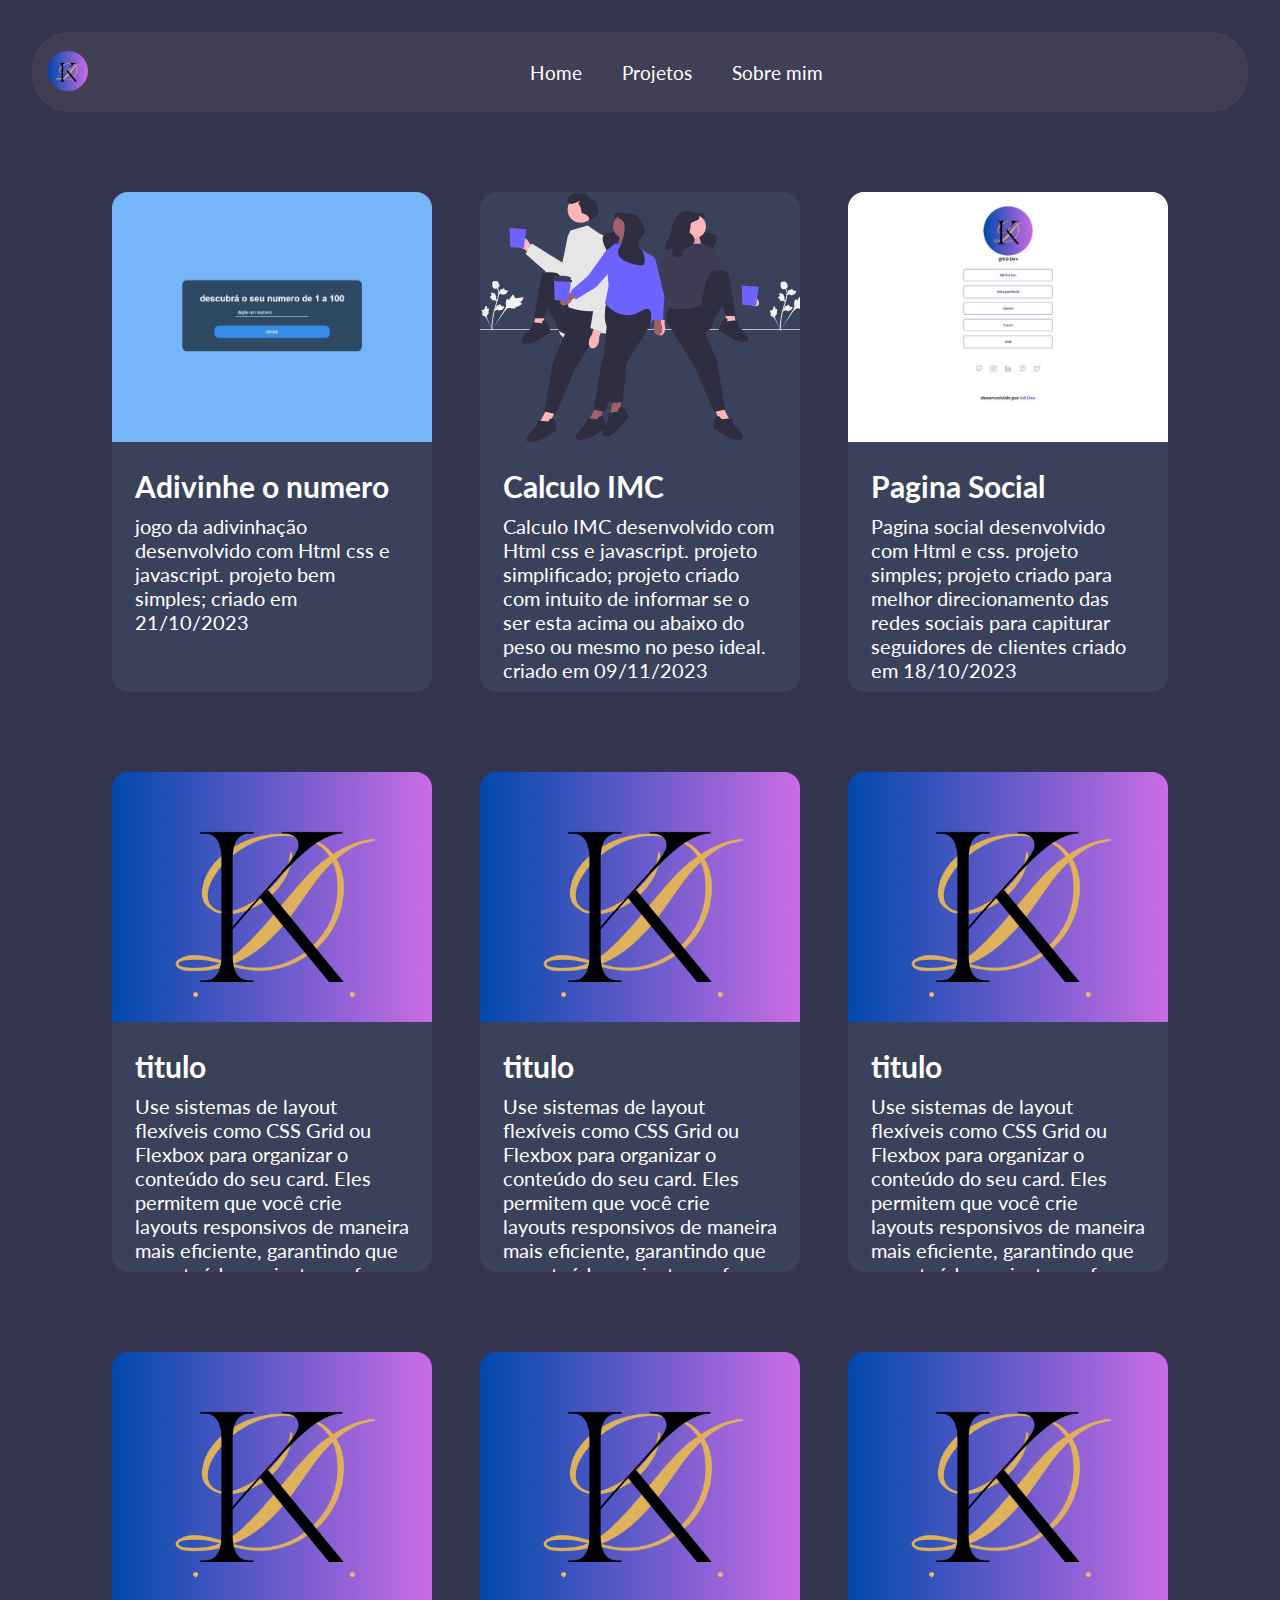
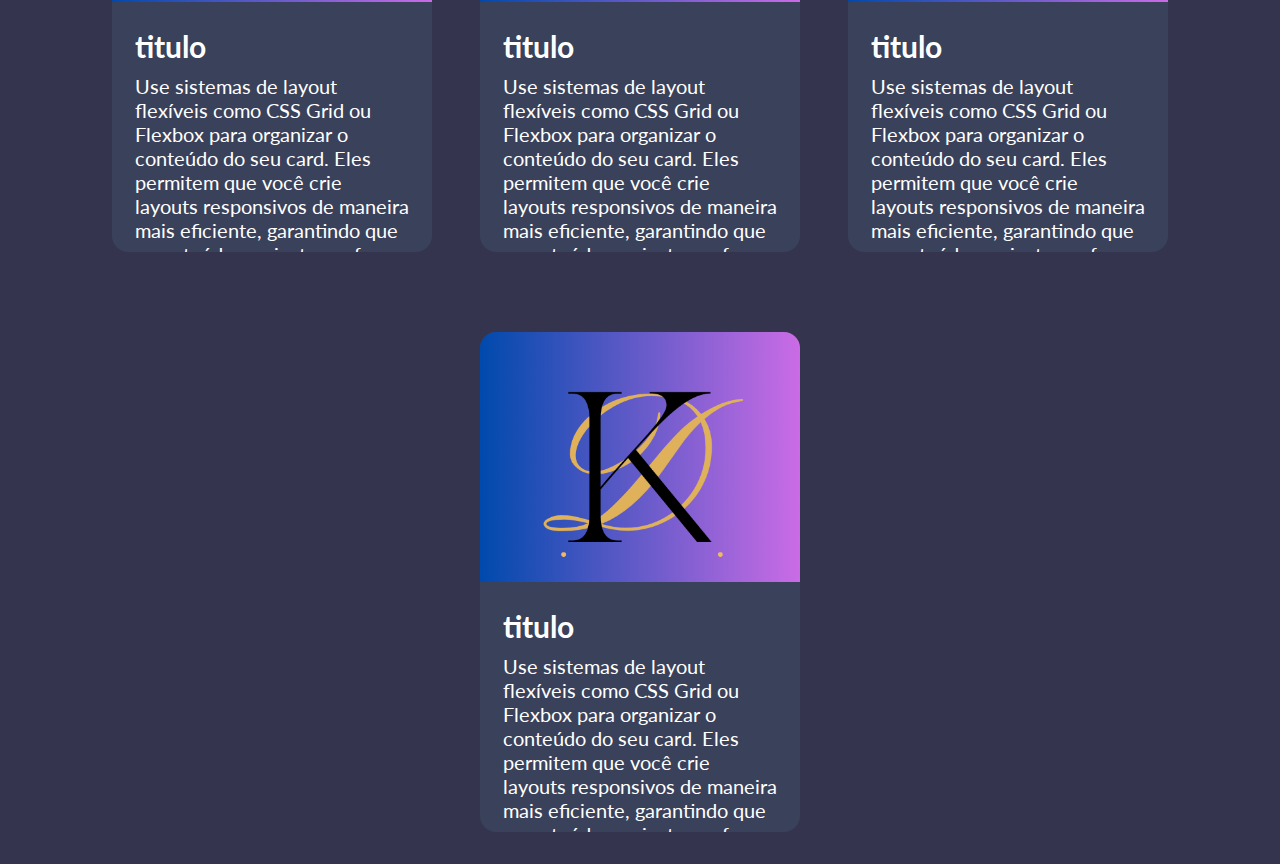
==== project.html @ 449f02d2 "commit de alterações" ====
<!DOCTYPE html>
<html lang="pt-br">
<head>
    <meta charset="UTF-8">
    <meta name="viewport" content="width=device-width, initial-scale=1.0">
    <link rel="stylesheet" href="./css/style.css">
    <title>Porjetos</title>
</head>
<body>
    <header id="container">
        <div>
            <img class="img-do-header" src="./imagens/logo-marca.png" alt="logo-marca-do-kã-dev">
        </div>
        <div class="menu">
          <a href="./index.html">Home</a>
          <a href="./project.html">Projetos</a>
          <a href="./sobre-mim.html">Sobre mim</a>
        </div>

        <nav class="nav">
            <button class="botão"></button>
            <ul class="nav-list">
              <li><a href="./index.html">home</a></li>
              <li><a href="./project.html">Projetos</a></li>
              <li><a href="./sobre-mim.html">sobre mim</a></li>
            </ul>
          </nav>
   </header>
   <section id="container-card">
    
  <div class="card" data-anime="left">
    <a href="">
      <img src="./imagens/jogo da adivinhação.jpg" alt="">
      <div class="card-content">
          <h1>Adivinhe o numero</h1>
          <p> jogo da adivinhação desenvolvido com Html css e javascript.
            projeto bem simples; criado em 21/10/2023
          </p>
        </a>
      </div>
      </div>
  </div>
  <div class="card" data-anime="left">
    <a href="">
      <img src="./imagens/undraw_coffee_with_friends_3cbj.svg" alt="">
      <div class="card-content">
          <h1>Calculo IMC</h1>
          <p>Calculo IMC desenvolvido com Html css e javascript.
            projeto simplificado; projeto criado com intuito de informar
             se o ser esta acima ou abaixo do peso ou mesmo no peso ideal.
              criado em 09/11/2023
          </p>
        </a>
          </div>
      </div>
  <div class="card" data-anime="left">
    <a href="">
      <img src="./imagens/Imagem.jpg" alt="">
      <div class="card-content">
          <h1>Pagina Social</h1>
          <p>
            Pagina social desenvolvido com Html e css.
            projeto simples; projeto criado para melhor direcionamento 
            das redes sociais para capiturar seguidores de clientes
              criado em 18/10/2023
          </p>
          <a href="" class="card-button">saiba mais</a>
      </div>
    </a>
  </div>
  <div class="card" data-anime="left">
    <img src="./imagens/logo-marca.png" alt="">
    <div class="card-content">
        <h1>titulo</h1>
        <p>Use sistemas de layout flexíveis como CSS Grid ou Flexbox para organizar
             o conteúdo do seu card. Eles permitem que você crie layouts responsivos 
             de maneira mais eficiente, garantindo que o conteúdo se ajuste conforme 
             necessário.
        </p>
        <a href="" class="card-button">saiba mais</a>
        </div>
    </div>
<div class="card" data-anime="left">
    <img src="./imagens/logo-marca.png" alt="">
    <div class="card-content">
        <h1>titulo</h1>
        <p>Use sistemas de layout flexíveis como CSS Grid ou Flexbox para organizar
             o conteúdo do seu card. Eles permitem que você crie layouts responsivos 
             de maneira mais eficiente, garantindo que o conteúdo se ajuste conforme 
             necessário.
        </p>
        <a href="" class="card-button">saiba mais</a>
    </div>
</div>
<div class="card" data-anime="left">
    <img src="./imagens/logo-marca.png" alt="">
    <div class="card-content">
        <h1>titulo</h1>
        <p>Use sistemas de layout flexíveis como CSS Grid ou Flexbox para organizar
             o conteúdo do seu card. Eles permitem que você crie layouts responsivos 
             de maneira mais eficiente, garantindo que o conteúdo se ajuste conforme 
             necessário.
        </p>
        <a href="" class="card-button">saiba mais</a>
        </div>
    </div>
<div class="card" data-anime="left">
    <img src="./imagens/logo-marca.png" alt="">
    <div class="card-content">
        <h1>titulo</h1>
        <p>Use sistemas de layout flexíveis como CSS Grid ou Flexbox para organizar
             o conteúdo do seu card. Eles permitem que você crie layouts responsivos 
             de maneira mais eficiente, garantindo que o conteúdo se ajuste conforme 
             necessário.
        </p>
        <a href="" class="card-button">saiba mais</a>
    </div>
</div>
</div>
<div class="card" data-anime="left">
    <img src="./imagens/logo-marca.png" alt="">
    <div class="card-content">
        <h1>titulo</h1>
        <p>Use sistemas de layout flexíveis como CSS Grid ou Flexbox para organizar
             o conteúdo do seu card. Eles permitem que você crie layouts responsivos 
             de maneira mais eficiente, garantindo que o conteúdo se ajuste conforme 
             necessário.
        </p>
        <a href="" class="card-button">saiba mais</a>
    </div>
</div>
</div>
<div class="card" data-anime="left">
    <img src="./imagens/logo-marca.png" alt="">
    <div class="card-content">
        <h1>titulo</h1>
        <p>Use sistemas de layout flexíveis como CSS Grid ou Flexbox para organizar
             o conteúdo do seu card. Eles permitem que você crie layouts responsivos 
             de maneira mais eficiente, garantindo que o conteúdo se ajuste conforme 
             necessário.
        </p>
        <a href="" class="card-button">saiba mais</a>
    </div>
</div>
</div>
<div class="card" data-anime="left">
    <img src="./imagens/logo-marca.png" alt="">
    <div class="card-content">
        <h1>titulo</h1>
        <p>Use sistemas de layout flexíveis como CSS Grid ou Flexbox para organizar
             o conteúdo do seu card. Eles permitem que você crie layouts responsivos 
             de maneira mais eficiente, garantindo que o conteúdo se ajuste conforme 
             necessário.
        </p>
        <a href="" class="card-button">saiba mais</a>
    </div>
</div>
</div>
</section>
<script src="./js/script.js"></script>
</body>
</html>
---- css/style.css ----
@import url('https://fonts.googleapis.com/css2?family=Lato');

*{
    padding: 0;
    margin: 0;
    box-sizing: border-box;
}

html {
    scroll-behavior: smooth;
  }

:root{
    --white: #fff;
    --dark1: #34344e;
    --dark2: #3a415a;
    --dark3: #566981;
    --dark4: #89a7b1;
    --dark5: #cbdad5;
    --cyan1: #70e3ea;
}


body{
    background-color: var(--dark1);
    height: 100vh;
    font-family:'lato';
}


#container{
    display: flex;
    align-items: center;
    justify-content: space-between;
    color:rgba(255, 255, 255, 0);
    font-size: 1rem;
    height: 5rem;
    margin: 2rem;
    background-color:rgba(176, 175, 175, 0.095);
    border-radius: 2.3rem;
}

a{
    text-decoration: none;
}

.img-do-header{
    width: 4.5rem;
    padding: 1rem;
    border-radius: 50%;
    gap: 3rem;
}


.menu{
    display: flex;
    justify-content: center;
    align-items: center;
    gap: 2.5rem;
    margin: 3rem;
    font-size: 1.2rem;
   
}

.menu a{
    text-decoration: none;
    color:var(--white);
    cursor: pointer;

}

.menu a:hover{
  color: var(--dark4);
  transition:0.3s;
}

.botão{
    display: none;
    border: none;
    background: none;
    border-top: 3px solid var(--white);
    cursor: pointer;
    margin: 0 2.5rem;
}

.botão::before,
.botão::after{
    content:" ";
    display: block;
    width: 30px;
    height: 3px;
    background: var(--white);
    margin-top: 5px;
}

.nav {
    height: 70px;
  
    display: flex;
    justify-content: space-between;
    align-items: center;
  }

  .nav-list {
    display: flex;
    gap: 32px;
    list-style: none;
  }
  
  .nav-list a {
    font-size: 18px;
    color: #fff;
    padding-block: 16px;
  }

  .nav-list a:hover{
    color: var(--dark4);
  }
  
  .nav-list {
    position: fixed;
    top: 0;
    left: 0;
    width: 100vw;
    height: 100vh;
    background:var(--dark1);
    clip-path: circle(100px at 90% -15%);
    transition: 0.5s ease-out;

    flex-direction: column;
    justify-content: space-around;
    align-items: center;
    gap: 0;

    pointer-events: none;
  }

  .nav-list a {
    font-size: 24px;
    opacity: 0;
  }

  .nav-list li:nth-child(1) a {
    transition: 0.2s 0.2s;
  }

  .nav-list li:nth-child(2) a {
    transition: 0.3s 0.4s;
  }

  .nav-list li:nth-child(3) a {
    transition: 0.4s 0.6s;
  }

  /* Estilos ativos */

  .nav.active .nav-list {
    clip-path: circle(1500px at 90% -15%);
    pointer-events: all;
  }

  .nav.active .nav-list a {
    opacity: 1;
  }

  .nav.active .botão {
  
    position: fixed;
    top: 26px;
    right: 16px;
    border-top-color: transparent;
  }

  .nav.active .botão::before {
    transform: rotate(135deg);
  }

  .nav.active .botão::after {
    transform: rotate(-135deg);
    top: -7px;
  }


main{
    display: flex;
    flex-direction: column;
}
#section-one{
    padding: 1rem;
    display: flex;
    justify-content: space-evenly;
    gap:2rem;
    flex-wrap: wrap;
    align-items: center;
    min-height: 650px;
}

.hell{
    display: flex;
    flex-direction: column;
    gap:1rem;
    min-width: 300px;
}

.hell h1{
    font-size: 4rem;
    color: var(--white);
    letter-spacing: 8px;
}

.hell p{
    color: var(--white);
}

.hell a button{
    width: 7.5rem;
    height: 2rem;
    cursor: pointer;
    border-radius: .5rem;
    color: var(--white);
    border-color: var(--white);
    background-color: var(--dark1);

}


.hell  a button:hover{
    background-color: var(--dark3);
    transition:0.3s;
  }

strong{
    color: var(--cyan1)
}

.img-two{
    width: 30rem;
    height: 30rem;
    border-radius: 40rem;
    transition: transform 0.6s ease;
}

.img-two:hover{
    transform: translateY(-20px);
}


#section-two{
    margin: 2rem;
    border-radius: 43rem;
    background-color: var(--dark2);
    display:flex;
    flex-direction: column;
    align-items: center;
    justify-content: center;
    padding: 2.4rem;
    gap: 2rem;
    
}

.text-card{
    display: flex;
    align-items: center;
    justify-content: center;
}

.title{
    color: var(--dark5);
    display:flex;
    font-size: 2rem;
    flex-direction: column;
    align-items: center;
    justify-content: center;
    
}

.div-two{
    display: flex;
    justify-content: center;
    align-items: center;
    flex-wrap: wrap;
    gap: 2rem;
    letter-spacing: 2px;
    font-weight: bold;
    cursor: pointer;

    color: var(--dark4);
}

.div-two p:hover{
    color: var(--dark5);
    transition: .4s;
}

#section-tre{
    display: flex;
    align-items: center;
    justify-content: center;
    flex-direction: column ;
    border-radius: 3rem;
    margin: 1rem 3rem;
    background-color: var(--dark2);
}

#section-tre h1{
    margin-top: 4rem;
    color: var(--white);

}

#section-tre img{
    border-radius: 1rem;
    width: 14rem;
    height: 100%;
    margin-top: 4rem;
    transition: transform 0.6s ease;
}

#section-tre img:hover{
    transform: translateY(-20px);
}

#section-tre p {
    display: flex;
    flex-direction: column;
    align-items: center;
    text-align: center;

    font-size: 20px;
    gap: .3rem;
    color: var(--white);
    margin-top: 2rem;
    margin: 3rem 0 5rem 0;
}



footer{
    background-color: var(--dark2);
    padding: 4rem;
    display: flex;
    flex-direction: column;
    color: var(--white);
    gap: 2rem;
}

footer >div{
    display: flex;
    justify-content: center;
    gap: 2rem;
    flex-wrap: wrap;
}

.verd{
    display: flex;
    gap: 6rem;
   color: var(--white);
   font-size: 36px;
}

#container-card{
    display: flex;
   align-items: center;
   justify-content: center;
   flex-wrap: wrap;
   gap: 3rem;
   margin: 5rem 0 5rem;
}

.text-card{
    display: flex;
    justify-content: center;
    align-items: center;
    color: var(--dark5);

    font-size: 2rem;
    margin-top: 3rem;
}
.card{
    width: 320px;
    height: 500px;
    background-color:var(--dark2);
    border-radius: 1rem;
    overflow: hidden;
    float: left;
    margin: 0 0 2rem 0;
    transition: transform 0.6s ease;
}

.card:hover{
    cursor: pointer;
    transform: translateY(-20px);
   

}

.card img{
    width: 100%;
    height: 50%;
    object-fit:cover;
}

.card-content{
    padding: 23px;
}

.card-content h1{
    font-size: 30px;
    color: var(--white);
    margin-bottom: 10px;
}

.card-content p{
    font-size: 20px;
    color:var(--white);
    margin-bottom: 20px;
}

.card-button{
    
    background-color: var(--dark1);
    color: var(--white);
    border-color: var(--white);
    text-decoration: none;
    border-radius: 4px;
    padding:7px 14px;
}

.card-button:hover{
    background-color: var(--dark4);
    
}


@media (max-width: 750px){
    .botão{
        display: block;
        z-index: 1;
    }
}

@media (max-width:751px){
    .hell h1{
        font-size: 25px;
        margin: 0 3rem;
    }
}

@media (max-width:751px){
    .hell p{
        font-size: 18px;
        margin: 0 3rem;
    }
}

@media (max-width:751px){
    .botao-primario{
        margin: 0 3rem;
    }
}

@media (max-width:751px){
    .img-two{
        width: 300px;
        height: 300px;
    }
}

@media (max-width:751px){
    .text-card{
       margin: 1.4rem 1rem;
       display: flex;
       justify-content: center;
    }
}


@media screen and (max-width:751px){
    .menu {
        display: none;
    }
}

@media screen and (max-width:1020px){
    .verd {
        display:flex;
    }
}
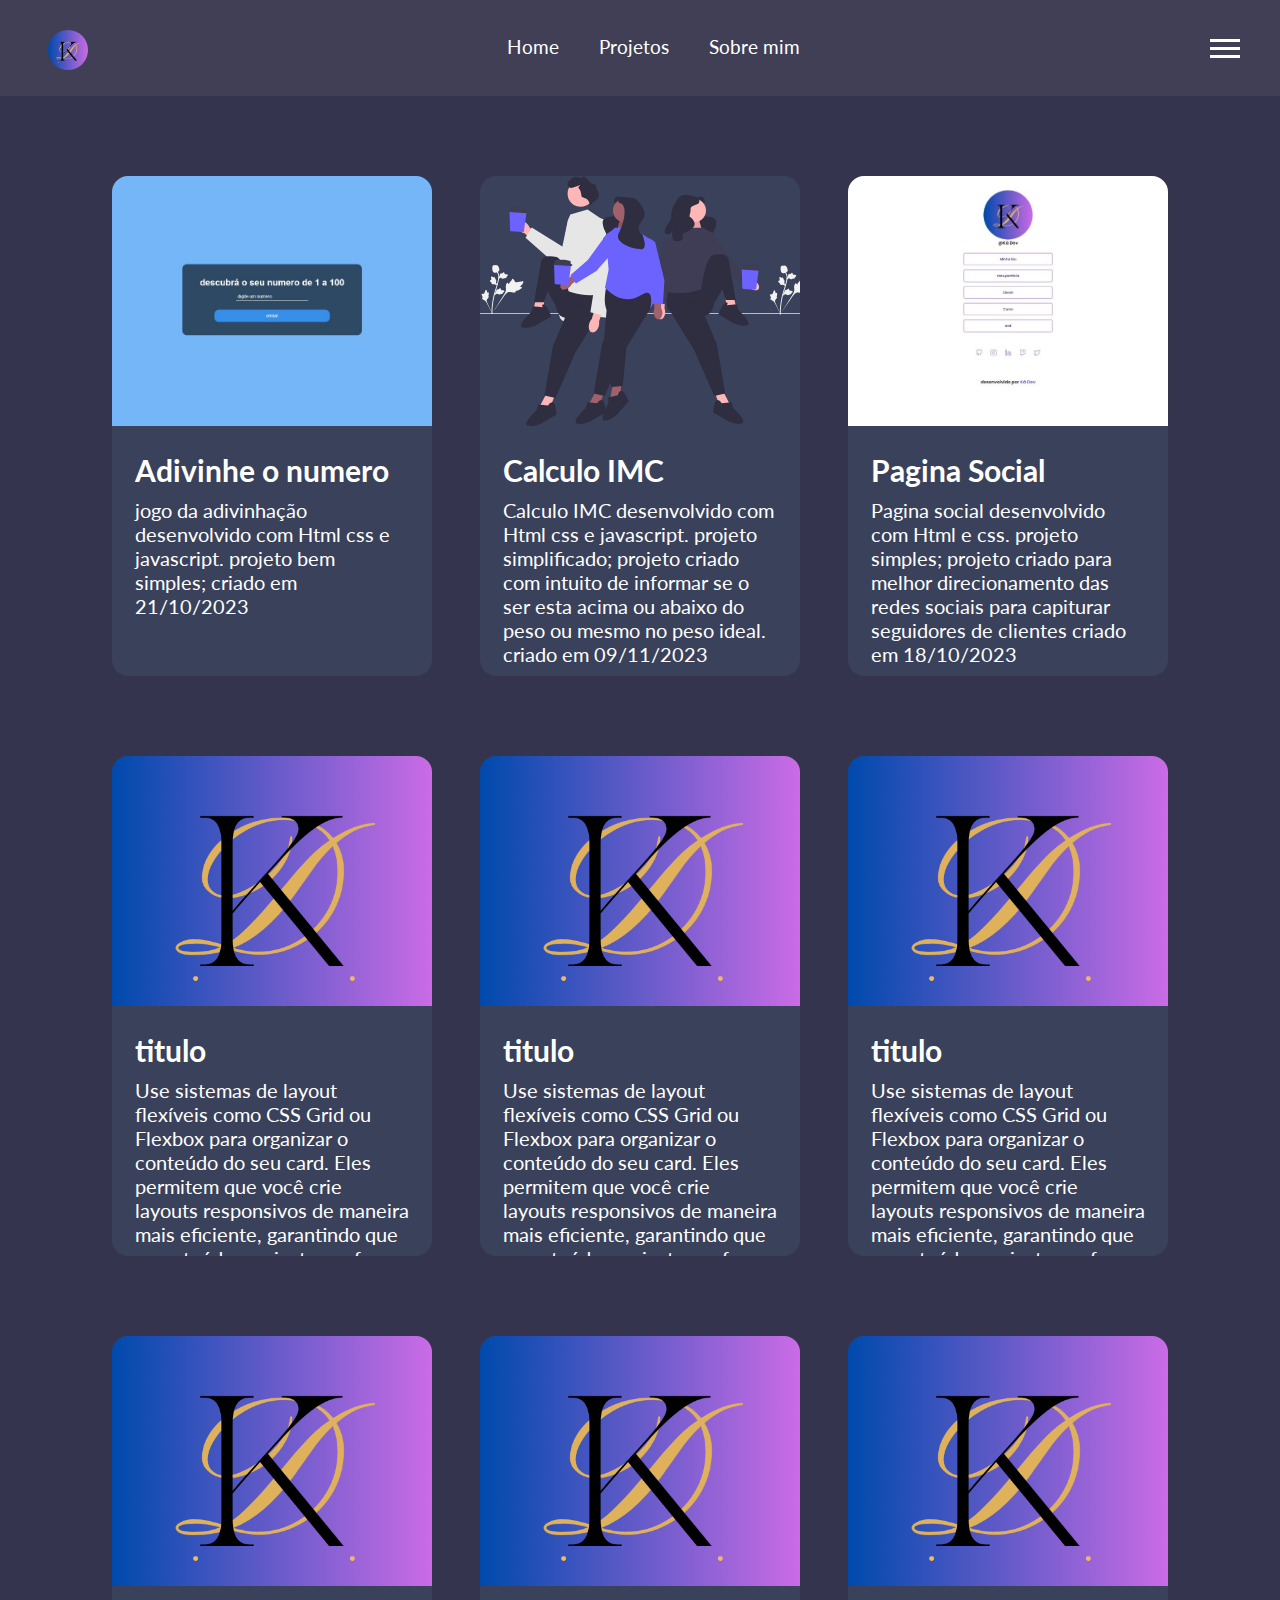
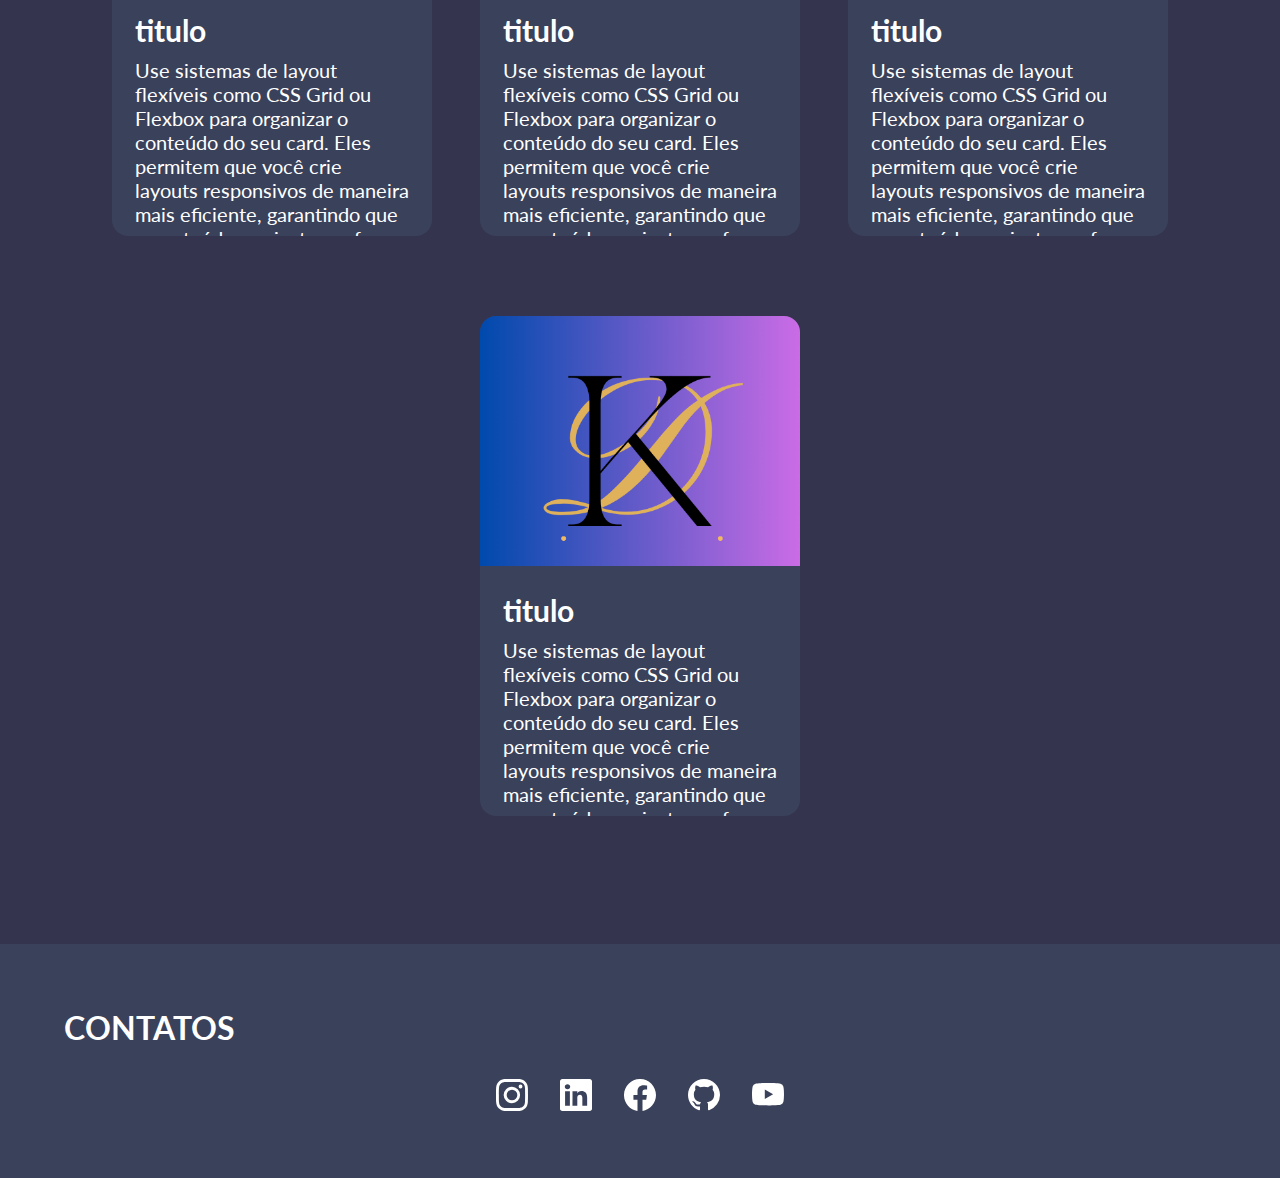
==== commit 6ca9e5ac: "mudanças no sobre mim" ====
--- a/project.html
+++ b/project.html
@@ -157,6 +157,36 @@
 </div>
 </div>
 </section>
+<footer>
+  <h1>CONTATOS</h1>
+  <div>
+    <a href="https://www.instagram.com/kaua_m_cout/" target="_blank" title="instagram">
+        <svg xmlns="http://www.w3.org/2000/svg" width="32" height="32" fill="#fff" class="bi bi-instagram" viewBox="0 0 16 16">
+            <path d="M8 0C5.829 0 5.556.01 4.703.048 3.85.088 3.269.222 2.76.42a3.917 3.917 0 0 0-1.417.923A3.927 3.927 0 0 0 .42 2.76C.222 3.268.087 3.85.048 4.7.01 5.555 0 5.827 0 8.001c0 2.172.01 2.444.048 3.297.04.852.174 1.433.372 1.942.205.526.478.972.923 1.417.444.445.89.719 1.416.923.51.198 1.09.333 1.942.372C5.555 15.99 5.827 16 8 16s2.444-.01 3.298-.048c.851-.04 1.434-.174 1.943-.372a3.916 3.916 0 0 0 1.416-.923c.445-.445.718-.891.923-1.417.197-.509.332-1.09.372-1.942C15.99 10.445 16 10.173 16 8s-.01-2.445-.048-3.299c-.04-.851-.175-1.433-.372-1.941a3.926 3.926 0 0 0-.923-1.417A3.911 3.911 0 0 0 13.24.42c-.51-.198-1.092-.333-1.943-.372C10.443.01 10.172 0 7.998 0h.003zm-.717 1.442h.718c2.136 0 2.389.007 3.232.046.78.035 1.204.166 1.486.275.373.145.64.319.92.599.28.28.453.546.598.92.11.281.24.705.275 1.485.039.843.047 1.096.047 3.231s-.008 2.389-.047 3.232c-.035.78-.166 1.203-.275 1.485a2.47 2.47 0 0 1-.599.919c-.28.28-.546.453-.92.598-.28.11-.704.24-1.485.276-.843.038-1.096.047-3.232.047s-2.39-.009-3.233-.047c-.78-.036-1.203-.166-1.485-.276a2.478 2.478 0 0 1-.92-.598 2.48 2.48 0 0 1-.6-.92c-.109-.281-.24-.705-.275-1.485-.038-.843-.046-1.096-.046-3.233 0-2.136.008-2.388.046-3.231.036-.78.166-1.204.276-1.486.145-.373.319-.64.599-.92.28-.28.546-.453.92-.598.282-.11.705-.24 1.485-.276.738-.034 1.024-.044 2.515-.045v.002zm4.988 1.328a.96.96 0 1 0 0 1.92.96.96 0 0 0 0-1.92zm-4.27 1.122a4.109 4.109 0 1 0 0 8.217 4.109 4.109 0 0 0 0-8.217zm0 1.441a2.667 2.667 0 1 1 0 5.334 2.667 2.667 0 0 1 0-5.334z"/>
+        </svg>
+    </a>
+    <a href="https://www.linkedin.com/in/kau%C3%A3-mascarenhas-083455267/" target="_blank" title="linkedin">
+        <svg xmlns="http://www.w3.org/2000/svg" width="32" height="32" fill="#fff" class="bi bi-linkedin" viewBox="0 0 16 16">
+            <path d="M0 1.146C0 .513.526 0 1.175 0h13.65C15.474 0 16 .513 16 1.146v13.708c0 .633-.526 1.146-1.175 1.146H1.175C.526 16 0 15.487 0 14.854V1.146zm4.943 12.248V6.169H2.542v7.225h2.401zm-1.2-8.212c.837 0 1.358-.554 1.358-1.248-.015-.709-.52-1.248-1.342-1.248-.822 0-1.359.54-1.359 1.248 0 .694.521 1.248 1.327 1.248h.016zm4.908 8.212V9.359c0-.216.016-.432.08-.586.173-.431.568-.878 1.232-.878.869 0 1.216.662 1.216 1.634v3.865h2.401V9.25c0-2.22-1.184-3.252-2.764-3.252-1.274 0-1.845.7-2.165 1.193v.025h-.016a5.54 5.54 0 0 1 .016-.025V6.169h-2.4c.03.678 0 7.225 0 7.225h2.4z"/>
+        </svg>
+    </a>
+    <a href="https://www.facebook.com/conceicao.mascarenhas.100/" target="_blank" title="facebook">
+        <svg xmlns="http://www.w3.org/2000/svg" width="32" height="32" fill="#fff" class="bi bi-facebook" viewBox="0 0 16 16">
+            <path d="M16 8.049c0-4.446-3.582-8.05-8-8.05C3.58 0-.002 3.603-.002 8.05c0 4.017 2.926 7.347 6.75 7.951v-5.625h-2.03V8.05H6.75V6.275c0-2.017 1.195-3.131 3.022-3.131.876 0 1.791.157 1.791.157v1.98h-1.009c-.993 0-1.303.621-1.303 1.258v1.51h2.218l-.354 2.326H9.25V16c3.824-.604 6.75-3.934 6.75-7.951z"/>
+        </svg>
+    </a>
+    <a href="https://github.com/kaDev0" target="_blank" title="github">
+        <svg xmlns="http://www.w3.org/2000/svg" width="32" height="32" fill="#fff" class="bi bi-github" viewBox="0 0 16 16">
+            <path d="M8 0C3.58 0 0 3.58 0 8c0 3.54 2.29 6.53 5.47 7.59.4.07.55-.17.55-.38 0-.19-.01-.82-.01-1.49-2.01.37-2.53-.49-2.69-.94-.09-.23-.48-.94-.82-1.13-.28-.15-.68-.52-.01-.53.63-.01 1.08.58 1.23.82.72 1.21 1.87.87 2.33.66.07-.52.28-.87.51-1.07-1.78-.2-3.64-.89-3.64-3.95 0-.87.31-1.59.82-2.15-.08-.2-.36-1.02.08-2.12 0 0 .67-.21 2.2.82.64-.18 1.32-.27 2-.27.68 0 1.36.09 2 .27 1.53-1.04 2.2-.82 2.2-.82.44 1.1.16 1.92.08 2.12.51.56.82 1.27.82 2.15 0 3.07-1.87 3.75-3.65 3.95.29.25.54.73.54 1.48 0 1.07-.01 1.93-.01 2.2 0 .21.15.46.55.38A8.012 8.012 0 0 0 16 8c0-4.42-3.58-8-8-8z"/>
+        </svg>
+    </a>
+    <a href="https://www.youtube.com/@Desenvolvedor_EMdesenvolvimeto" target="_blank" title="youtube">
+        <svg xmlns="http://www.w3.org/2000/svg" width="32" height="32" fill="#fff" class="bi bi-youtube" viewBox="0 0 16 16">
+            <path d="M8.051 1.999h.089c.822.003 4.987.033 6.11.335a2.01 2.01 0 0 1 1.415 1.42c.101.38.172.883.22 1.402l.01.104.022.26.008.104c.065.914.073 1.77.074 1.957v.075c-.001.194-.01 1.108-.082 2.06l-.008.105-.009.104c-.05.572-.124 1.14-.235 1.558a2.007 2.007 0 0 1-1.415 1.42c-1.16.312-5.569.334-6.18.335h-.142c-.309 0-1.587-.006-2.927-.052l-.17-.006-.087-.004-.171-.007-.171-.007c-1.11-.049-2.167-.128-2.654-.26a2.007 2.007 0 0 1-1.415-1.419c-.111-.417-.185-.986-.235-1.558L.09 9.82l-.008-.104A31.4 31.4 0 0 1 0 7.68v-.123c.002-.215.01-.958.064-1.778l.007-.103.003-.052.008-.104.022-.26.01-.104c.048-.519.119-1.023.22-1.402a2.007 2.007 0 0 1 1.415-1.42c.487-.13 1.544-.21 2.654-.26l.17-.007.172-.006.086-.003.171-.007A99.788 99.788 0 0 1 7.858 2h.193zM6.4 5.209v4.818l4.157-2.408L6.4 5.209z"/>
+        </svg>
+    </a>
+</div>
+</footer>
 <script src="./js/script.js"></script>
 </body>
 </html>--- a/css/style.css
+++ b/css/style.css
@@ -4,11 +4,12 @@
     padding: 0;
     margin: 0;
     box-sizing: border-box;
-}
-
-html {
     scroll-behavior: smooth;
-  }
+    text-decoration: none;
+    border: none;
+    outline: none;
+}
+
 
 :root{
     --white: #fff;
@@ -33,11 +34,10 @@
     align-items: center;
     justify-content: space-between;
     color:rgba(255, 255, 255, 0);
-    font-size: 1rem;
-    height: 5rem;
-    margin: 2rem;
+    font-size: 6rem;
+    height: 6rem;
     background-color:rgba(176, 175, 175, 0.095);
-    border-radius: 2.3rem;
+    box-shadow: 0 0 50px solid var(--cyan1);
 }
 
 a{
@@ -47,8 +47,16 @@
 .img-do-header{
     width: 4.5rem;
     padding: 1rem;
+    margin-left: 1.4rem;
     border-radius: 50%;
     gap: 3rem;
+    margin:0 2rem ;
+    cursor: pointer;
+    transition: 0.3 ease-in-out;
+}
+
+.img-do-header:hover{
+    transform: scale(1.1);
 }
 
 
@@ -57,30 +65,37 @@
     justify-content: center;
     align-items: center;
     gap: 2.5rem;
-    margin: 3rem;
+    margin: 2rem 0rem 2rem ;
     font-size: 1.2rem;
    
 }
 
 .menu a{
+    transition: 0.3s ease-in-out;
+    border-bottom: 3px solid transparent;
     text-decoration: none;
     color:var(--white);
     cursor: pointer;
 
 }
 
-.menu a:hover{
-  color: var(--dark4);
+.menu a:hover , .menu a:active{
+  color: var(--dark3);
+  border-bottom:3px solid var(--dark3) ;
   transition:0.3s;
 }
 
 .botão{
-    display: none;
+    display: flex;
     border: none;
     background: none;
     border-top: 3px solid var(--white);
     cursor: pointer;
-    margin: 0 2.5rem;
+    margin: 0 2.5rem 0;
+}
+
+.botão:hover{
+    transform: scale(1.05);
 }
 
 .botão::before,
@@ -101,7 +116,11 @@
     align-items: center;
   }
 
+  .body-no-scroll {
+    overflow: hidden;
+  }
   .nav-list {
+    position: fixed;
     display: flex;
     gap: 32px;
     list-style: none;
@@ -113,8 +132,10 @@
     padding-block: 16px;
   }
 
-  .nav-list a:hover{
-    color: var(--dark4);
+  .nav-list a:hover , .nav-list a:active{
+    color: var(--dark3);
+    border-bottom:3px solid var(--dark3) ;
+    
   }
   
   .nav-list {
@@ -124,8 +145,8 @@
     width: 100vw;
     height: 100vh;
     background:var(--dark1);
-    clip-path: circle(100px at 90% -15%);
-    transition: 0.5s ease-out;
+    clip-path: circle(100px at 70% -15%);
+    transition: 0.2s ease-out;
 
     flex-direction: column;
     justify-content: space-around;
@@ -133,6 +154,10 @@
     gap: 0;
 
     pointer-events: none;
+  }
+
+  .nav-list:hover{
+    transition: 0.1s ease-in-out;
   }
 
   .nav-list a {
@@ -141,21 +166,19 @@
   }
 
   .nav-list li:nth-child(1) a {
-    transition: 0.2s 0.2s;
+    transition: 0.1s 0.2s;
   }
 
   .nav-list li:nth-child(2) a {
+    transition: 0.2s 0.3s;
+  }
+
+  .nav-list li:nth-child(3) a {
     transition: 0.3s 0.4s;
   }
 
-  .nav-list li:nth-child(3) a {
-    transition: 0.4s 0.6s;
-  }
-
-  /* Estilos ativos */
-
   .nav.active .nav-list {
-    clip-path: circle(1500px at 90% -15%);
+    clip-path: circle(2500px at 90% -15%);
     pointer-events: all;
   }
 
@@ -178,77 +201,183 @@
   .nav.active .botão::after {
     transform: rotate(-135deg);
     top: -7px;
-  }
-
-
-main{
-    display: flex;
-    flex-direction: column;
-}
+}
+
 #section-one{
     padding: 1rem;
     display: flex;
-    justify-content: space-evenly;
+    align-items: center;
+    justify-content: center;
+    flex-direction: column-reverse;
+    gap:5rem;
+}
+
+.hell{
+    margin-top: 1rem;
+    display: flex;
+    flex-direction: column;
+    align-items: center;
+    justify-content: center;
     gap:2rem;
-    flex-wrap: wrap;
-    align-items: center;
-    min-height: 650px;
-}
-
-.hell{
-    display: flex;
-    flex-direction: column;
-    gap:1rem;
     min-width: 300px;
 }
 
 .hell h1{
-    font-size: 4rem;
+    font-size: 3.4rem;
     color: var(--white);
     letter-spacing: 8px;
 }
+.text-anime{
+    display: flex;
+    margin: 0 2rem 0;
+    align-items: center;
+    font-size:2.4rem;
+    flex-wrap: wrap;
+    color: var(--white);
+}
 
 .hell p{
+
+     margin: 1.5rem 0 0 0;
+    flex-direction: column;
+    font-size: 20px;
     color: var(--white);
 }
 
+.icons-main{
+    display: flex;
+    align-items: center;
+    justify-content: center;
+}
+
+.icons-main a{
+    display: inline-flex;
+    justify-content: center;
+    align-items: center;
+    width: 3.5rem;
+    height: 3.5rem;
+    background: transparent;
+    border: 0.2rem solid var(--dark4);
+    border-radius: 50%;
+    color: var(--dark4);
+    margin: 2rem .5rem ;
+    transition:0.3s ease-in-out ;
+}
+
+.icons-main a:hover{
+    color: var(--white);
+    transform: scale(1.3)translateY(-5px);
+    box-shadow: 0 0 25px var(--cyan1) ,
+                0 0 50px var(--cyan1);
+}
+
 .hell a button{
-    width: 7.5rem;
-    height: 2rem;
+    width: 9.5rem;
+    height: 2.3rem;
     cursor: pointer;
+    border: none;
     border-radius: .5rem;
     color: var(--white);
     border-color: var(--white);
-    background-color: var(--dark1);
-
-}
-
+    background-color: var(--dark4);
+
+}
 
 .hell  a button:hover{
     background-color: var(--dark3);
-    transition:0.3s;
+    transform: scale(1.05);
+    box-shadow:0 0 25px var(--cyan1),
+               0 0 50px var(--cyan1);
   }
 
 strong{
     color: var(--cyan1)
 }
 
+.text-anime{
+    position:relative;
+    display: flex;
+    flex-direction: row;
+    gap: 1rem;
+    font-size: 34px;
+    font-weight: 600;
+    min-width: 280px;
+}
+
+.text-anime span{
+    position: relative;
+}
+
+.text-anime span::before {
+    content: 'web Developer';
+    color: var(--cyan1);
+    animation: words 30s infinite;
+}
+
+.text-anime span::after {
+    content: '';
+    background-color: var(--dark1);
+    position: absolute;
+    width: calc(100% + 10px);
+    height: 100%;
+    border-left: 3px solid var(--dark3);
+    right: -8px;
+    animation: cursor 0.10s infinite, typing 6s steps(14) infinite;
+}
+
+@keyframes cursor {
+    to {
+        border-left: 2px solid var(--cyan1);
+    }
+}
+
+@keyframes words {
+    0%, 20% {
+        content:'Web Developer';
+    }
+    21%, 40% {
+        content:'Graphic Designer';
+    }
+    41%, 60% {
+        content:'UI/UX Design';
+    }
+    61%, 80% {
+        content:'Content Manager';
+    }
+    81%, 100% {
+        content:'Software Tester';
+    }
+}
+
+@keyframes typing {
+    0% {
+        width: calc(100% + 10px);
+    }
+    100% {
+        width: 0;
+    }
+}
+
 .img-two{
-    width: 30rem;
-    height: 30rem;
-    border-radius: 40rem;
-    transition: transform 0.6s ease;
+    width: 27rem;
+    height: 28rem;
+    border-radius:50%;
+    box-shadow: 0 0 25px var(--cyan1);
+    cursor: pointer;
+    transition: 0.4 ease-in-out;
+    margin-top: 7rem;
 }
 
 .img-two:hover{
-    transform: translateY(-20px);
+    box-shadow: 0 0 50px var(--cyan1),
+                0 0 100px var(--cyan1);
+    border-color: var(--dark4);
 }
 
 
 #section-two{
     margin: 2rem;
     border-radius: 43rem;
-    background-color: var(--dark2);
     display:flex;
     flex-direction: column;
     align-items: center;
@@ -292,51 +421,193 @@
     transition: .4s;
 }
 
-#section-tre{
-    display: flex;
-    align-items: center;
-    justify-content: center;
-    flex-direction: column ;
-    border-radius: 3rem;
-    margin: 1rem 3rem;
-    background-color: var(--dark2);
-}
-
-#section-tre h1{
+#section-tre {
+    display: flex;
+    flex-direction: column;
+    gap: 2rem;
+    color: var(--white);
+}
+
+.perfil {
+    display: flex;
+    justify-content: center;
+    flex-direction: row-reverse;
     margin-top: 4rem;
-    color: var(--white);
-
-}
-
-#section-tre img{
-    border-radius: 1rem;
-    width: 14rem;
+    gap: 5rem;
+    align-items: center;
+    gap: 2rem;
+    flex-wrap: wrap;
+}
+
+.card-perfil{
+    margin-top: 2rem;
+    display: flex;
+    align-items: center;
+    justify-content: center;
+    gap: 2rem;
+    
+}
+.background1{
+    background-color: var(--dark1);
+    border-radius: 4rem;
+    box-shadow: 0 0 25px var(--cyan1);
+    height: 500px;
+    width: 590px;
+}
+
+.background1:hover{
+    box-shadow: 0 0 50px var(--cyan1);
+}
+
+.section-b{
+    margin: 0 1rem .8rem;
+    height: 600px;
+    border-radius: 4rem;
+    box-shadow: 0 0 25px var(--cyan1);
+}
+
+.section-b:hover{
+    box-shadow: 0 0 50px var(--cyan1);
+    transition: 0.3s ease-in-out;
+}
+
+.background{
+    background-color: var(--dark1);
+    border-radius: 4rem;
+    box-shadow: 0 0 25px var(--cyan1);
+    height: 600px;
+}
+
+.background:hover{
+    box-shadow: 0 0 50px var(--cyan1);
+    transition: 0.3s ease-in-out;
+}
+
+.img-de-perfil img {
+    width: 200px; /* Ajuste o tamanho da imagem conforme necessário */
+    border-radius: 50%;
+    margin: 3rem 5rem 5rem;
+    box-shadow: 0 0 25px var(--cyan1);
+    display: flex;
+    flex-direction: column;
+    align-items: center;
+    justify-content: center;
+    
+}
+
+.img-de-perfil img:hover{
+    box-shadow:  0 0 50px var(--cyan1),
+                 0 0 100px var(--cyan1);
+   transition: 0.3s ease-in-out;
+}
+
+.img-de-perfil p{
+    margin-top: 5rem;
+}
+
+.text-perfil {
+    text-align: center;
+    
+    margin: 0;
+}
+
+.text-perfil h1 {
+    display: flex;
+    align-items: center;
+    gap: 10px;
+    justify-content: center;
+    font-size: 2rem; /* Ajuste o tamanho da fonte conforme necessário */
+}
+
+.text-anime1 {
+    position: relative;
+    display: flex;
+    flex-direction: column;
+    align-items: center;
+    gap: 1rem;
+    font-size: 1.5rem; /* Ajuste o tamanho da fonte conforme necessário */
+    font-weight: 600;
+}
+
+.text-anime1 span {
+    position: relative;
+}
+
+.text-anime1 span::before {
+    content: 'Web Developer';
+    color: var(--cyan1);
+    animation: words 30s infinite;
+}
+
+.text-anime1 span::after {
+    content: '';
+    background-color: var(--dark1);
+    position: absolute;
+    width: calc(100% + 10px);
     height: 100%;
-    margin-top: 4rem;
-    transition: transform 0.6s ease;
-}
-
-#section-tre img:hover{
-    transform: translateY(-20px);
-}
-
-#section-tre p {
-    display: flex;
-    flex-direction: column;
-    align-items: center;
-    text-align: center;
-
-    font-size: 20px;
-    gap: .3rem;
-    color: var(--white);
-    margin-top: 2rem;
-    margin: 3rem 0 5rem 0;
-}
-
-
-
+    border-left: 3px solid var(--dark3);
+    right: -8px;
+    animation: cursor 0.10s infinite, typing 6s steps(14) infinite;
+}
+
+@keyframes cursor {
+    to {
+        border-left: 2px solid var(--cyan1);
+    }
+}
+
+@keyframes words {
+    0%, 20% {
+        content: 'Web Developer';
+    }
+    21%, 40% {
+        content: 'Graphic Designer';
+    }
+    41%, 60% {
+        content: 'UI/UX Design';
+    }
+    61%, 80% {
+        content: 'Content Manager';
+    }
+    81%, 100% {
+        content: 'Software Tester';
+    }
+}
+
+@keyframes typing {
+    0% {
+        width: calc(100% + 10px);
+    }
+    100% {
+        width: 0;
+    }
+}
+
+/* Media query para telas menores */
+@media screen and (max-width: 768px) {
+    #section-tre {
+        gap: 1rem;
+    }
+
+    .perfil {
+        gap: 1rem;
+    }
+
+    .img-de-perfil img {
+        width: 150px; /* Ajuste o tamanho da imagem conforme necessário */
+    }
+
+    .text-perfil h1 {
+        font-size: 1.5rem; /* Ajuste o tamanho da fonte conforme necessário */
+    }
+
+    .text-anime1 {
+        font-size: 1.2rem; /* Ajuste o tamanho da fonte conforme necessário */
+    }
+}
 footer{
     background-color: var(--dark2);
+    margin-top: 6rem;
     padding: 4rem;
     display: flex;
     flex-direction: column;
@@ -432,7 +703,7 @@
 }
 
 
-@media (max-width: 750px){
+@media (max-width: 10000px){
     .botão{
         display: block;
         z-index: 1;
@@ -441,7 +712,7 @@
 
 @media (max-width:751px){
     .hell h1{
-        font-size: 25px;
+        font-size: 45px;
         margin: 0 3rem;
     }
 }
@@ -487,4 +758,55 @@
     }
 }
 
-
+@media (max-width:750px){
+    .perfil{
+        display: flex;
+        flex-direction: column-reverse;
+        align-items: center;
+        
+        justify-content: center;
+    }
+    
+    .text-perfil{
+        text-align: center;
+        
+  }
+  
+    .text-perfil h1{
+      font-size: 2.4rem;
+  }
+
+    .text-anime1{
+    margin-top: 2rem;
+    display: flex;
+    align-items: center;
+    flex-wrap: wrap;
+  }
+    
+    .img-de-perfil img{
+        width: 25rem;
+       margin: 2rem 2rem 2rem;
+    }
+
+    .background{
+        margin: 0 2rem 0 2rem;
+    }
+
+    .section-b{
+        margin: 0 2rem  0 2rem;
+        
+       
+   }
+
+   .img-de-perfil img{
+       width: 50%;
+       margin: 2rem 4rem 0 2rem;
+       margin-left: 6rem;
+
+   }
+
+   .background1{
+    display: none;
+   }
+}
+
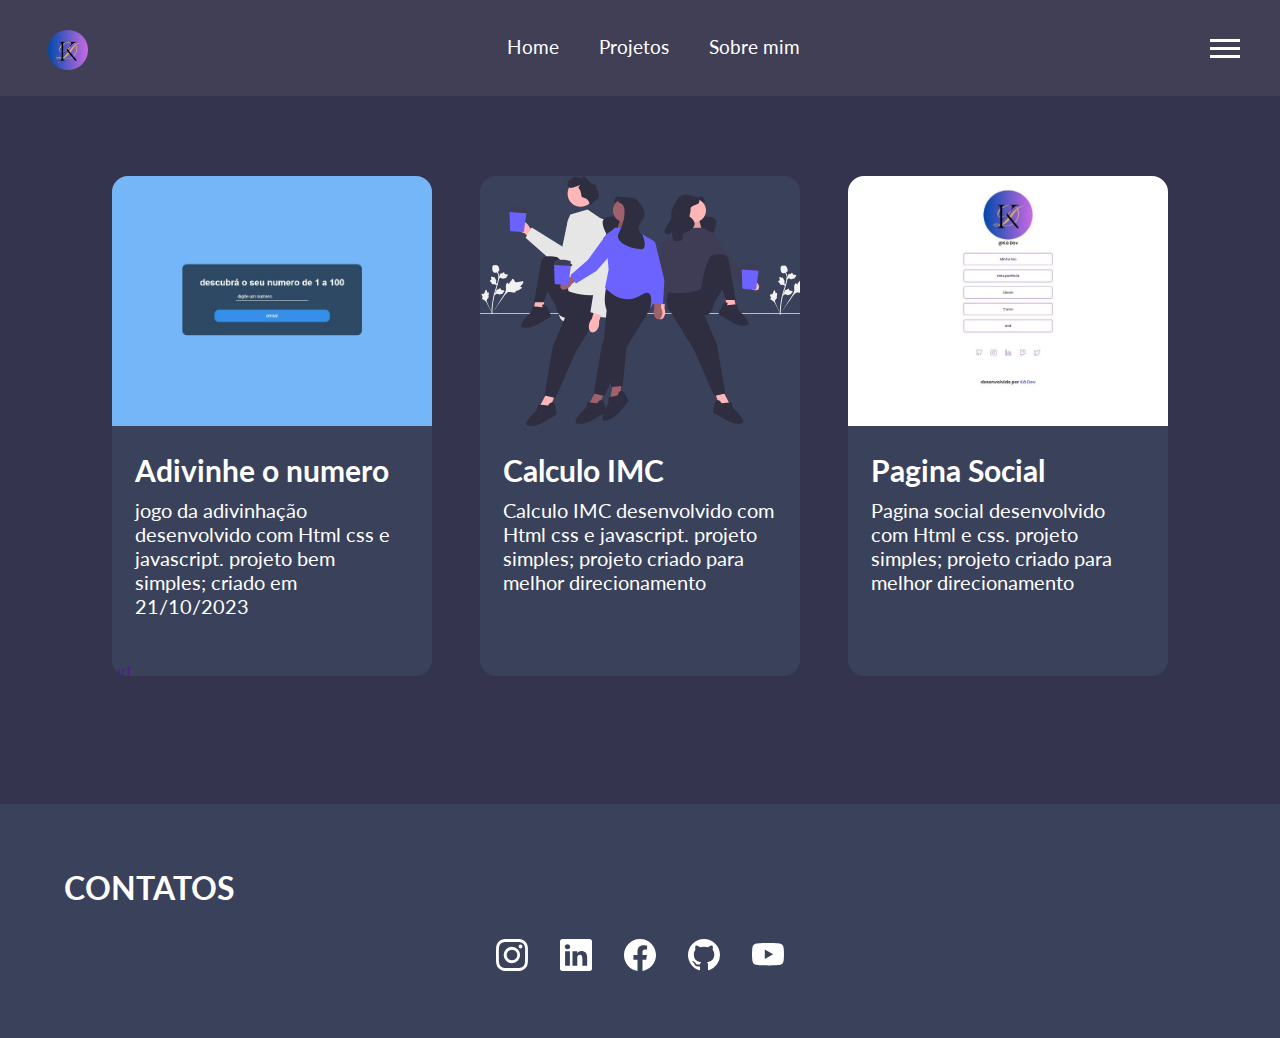
==== commit bedc9da1: "testes e mudanças" ====
--- a/project.html
+++ b/project.html
@@ -29,132 +29,35 @@
    <section id="container-card">
     
   <div class="card" data-anime="left">
-    <a href="">
       <img src="./imagens/jogo da adivinhação.jpg" alt="">
       <div class="card-content">
           <h1>Adivinhe o numero</h1>
           <p> jogo da adivinhação desenvolvido com Html css e javascript.
             projeto bem simples; criado em 21/10/2023
           </p>
-        </a>
       </div>
+      <a href="">url</a>
       </div>
   </div>
   <div class="card" data-anime="left">
-    <a href="">
       <img src="./imagens/undraw_coffee_with_friends_3cbj.svg" alt="">
       <div class="card-content">
           <h1>Calculo IMC</h1>
           <p>Calculo IMC desenvolvido com Html css e javascript.
-            projeto simplificado; projeto criado com intuito de informar
-             se o ser esta acima ou abaixo do peso ou mesmo no peso ideal.
-              criado em 09/11/2023
+            projeto simples; projeto criado para melhor direcionamento
           </p>
-        </a>
           </div>
       </div>
   <div class="card" data-anime="left">
-    <a href="">
       <img src="./imagens/Imagem.jpg" alt="">
       <div class="card-content">
           <h1>Pagina Social</h1>
           <p>
             Pagina social desenvolvido com Html e css.
-            projeto simples; projeto criado para melhor direcionamento 
-            das redes sociais para capiturar seguidores de clientes
-              criado em 18/10/2023
+            projeto simples; projeto criado para melhor direcionamento
           </p>
-          <a href="" class="card-button">saiba mais</a>
       </div>
-    </a>
   </div>
-  <div class="card" data-anime="left">
-    <img src="./imagens/logo-marca.png" alt="">
-    <div class="card-content">
-        <h1>titulo</h1>
-        <p>Use sistemas de layout flexíveis como CSS Grid ou Flexbox para organizar
-             o conteúdo do seu card. Eles permitem que você crie layouts responsivos 
-             de maneira mais eficiente, garantindo que o conteúdo se ajuste conforme 
-             necessário.
-        </p>
-        <a href="" class="card-button">saiba mais</a>
-        </div>
-    </div>
-<div class="card" data-anime="left">
-    <img src="./imagens/logo-marca.png" alt="">
-    <div class="card-content">
-        <h1>titulo</h1>
-        <p>Use sistemas de layout flexíveis como CSS Grid ou Flexbox para organizar
-             o conteúdo do seu card. Eles permitem que você crie layouts responsivos 
-             de maneira mais eficiente, garantindo que o conteúdo se ajuste conforme 
-             necessário.
-        </p>
-        <a href="" class="card-button">saiba mais</a>
-    </div>
-</div>
-<div class="card" data-anime="left">
-    <img src="./imagens/logo-marca.png" alt="">
-    <div class="card-content">
-        <h1>titulo</h1>
-        <p>Use sistemas de layout flexíveis como CSS Grid ou Flexbox para organizar
-             o conteúdo do seu card. Eles permitem que você crie layouts responsivos 
-             de maneira mais eficiente, garantindo que o conteúdo se ajuste conforme 
-             necessário.
-        </p>
-        <a href="" class="card-button">saiba mais</a>
-        </div>
-    </div>
-<div class="card" data-anime="left">
-    <img src="./imagens/logo-marca.png" alt="">
-    <div class="card-content">
-        <h1>titulo</h1>
-        <p>Use sistemas de layout flexíveis como CSS Grid ou Flexbox para organizar
-             o conteúdo do seu card. Eles permitem que você crie layouts responsivos 
-             de maneira mais eficiente, garantindo que o conteúdo se ajuste conforme 
-             necessário.
-        </p>
-        <a href="" class="card-button">saiba mais</a>
-    </div>
-</div>
-</div>
-<div class="card" data-anime="left">
-    <img src="./imagens/logo-marca.png" alt="">
-    <div class="card-content">
-        <h1>titulo</h1>
-        <p>Use sistemas de layout flexíveis como CSS Grid ou Flexbox para organizar
-             o conteúdo do seu card. Eles permitem que você crie layouts responsivos 
-             de maneira mais eficiente, garantindo que o conteúdo se ajuste conforme 
-             necessário.
-        </p>
-        <a href="" class="card-button">saiba mais</a>
-    </div>
-</div>
-</div>
-<div class="card" data-anime="left">
-    <img src="./imagens/logo-marca.png" alt="">
-    <div class="card-content">
-        <h1>titulo</h1>
-        <p>Use sistemas de layout flexíveis como CSS Grid ou Flexbox para organizar
-             o conteúdo do seu card. Eles permitem que você crie layouts responsivos 
-             de maneira mais eficiente, garantindo que o conteúdo se ajuste conforme 
-             necessário.
-        </p>
-        <a href="" class="card-button">saiba mais</a>
-    </div>
-</div>
-</div>
-<div class="card" data-anime="left">
-    <img src="./imagens/logo-marca.png" alt="">
-    <div class="card-content">
-        <h1>titulo</h1>
-        <p>Use sistemas de layout flexíveis como CSS Grid ou Flexbox para organizar
-             o conteúdo do seu card. Eles permitem que você crie layouts responsivos 
-             de maneira mais eficiente, garantindo que o conteúdo se ajuste conforme 
-             necessário.
-        </p>
-        <a href="" class="card-button">saiba mais</a>
-    </div>
-</div>
 </div>
 </section>
 <footer>
--- a/css/style.css
+++ b/css/style.css
@@ -244,6 +244,7 @@
     color: var(--white);
 }
 
+
 .icons-main{
     display: flex;
     align-items: center;
@@ -376,7 +377,7 @@
 
 
 #section-two{
-    margin: 2rem;
+    margin: 2rem 0 6rem 0;
     border-radius: 43rem;
     display:flex;
     flex-direction: column;
@@ -386,16 +387,18 @@
     gap: 2rem;
     
 }
-
 .text-card{
     display: flex;
     align-items: center;
     justify-content: center;
-}
+   
+}
+
 
 .title{
     color: var(--dark5);
     display:flex;
+    margin-top: 4rem;
     font-size: 2rem;
     flex-direction: column;
     align-items: center;
@@ -408,6 +411,7 @@
     justify-content: center;
     align-items: center;
     flex-wrap: wrap;
+    margin-top: 2rem;
     gap: 2rem;
     letter-spacing: 2px;
     font-weight: bold;
@@ -421,6 +425,28 @@
     transition: .4s;
 }
 
+.icons{
+    display: flex;
+    align-items: center;
+    justify-content: center;
+    gap: 10px;
+    flex-direction: column;
+    border-radius: 1rem;
+    background-color: var(--dark2);
+    width:8rem;
+    height: 8rem;
+}
+
+.icons P{
+    margin: 0 4px 0 4px;
+}
+
+.icons:hover{
+    background-color: var(--dark3);
+    color: var(--white);
+    box-shadow: 0 0 25px var(--cyan1);
+}
+
 #section-tre {
     display: flex;
     flex-direction: column;
@@ -430,8 +456,7 @@
 
 .perfil {
     display: flex;
-    justify-content: center;
-    flex-direction: row-reverse;
+    justify-content: center;;
     margin-top: 4rem;
     gap: 5rem;
     align-items: center;
@@ -447,6 +472,7 @@
     gap: 2rem;
     
 }
+
 .background1{
     background-color: var(--dark1);
     border-radius: 4rem;
@@ -474,8 +500,22 @@
 .background{
     background-color: var(--dark1);
     border-radius: 4rem;
+    width:760px;
     box-shadow: 0 0 25px var(--cyan1);
     height: 600px;
+}
+
+.background h1{
+    display: flex;
+    justify-content: center;
+    margin-top: 4rem;
+    gap: 10px;
+}
+
+.background h3{
+    margin-top: 2.5rem;
+   margin-left: 3.6rem;
+
 }
 
 .background:hover{
@@ -486,13 +526,21 @@
 .img-de-perfil img {
     width: 200px; /* Ajuste o tamanho da imagem conforme necessário */
     border-radius: 50%;
-    margin: 3rem 5rem 5rem;
+    margin: 3rem 6.9rem 3rem;
     box-shadow: 0 0 25px var(--cyan1);
     display: flex;
     flex-direction: column;
     align-items: center;
     justify-content: center;
     
+}
+
+.img-de-perfil h1{
+    display: flex;
+    align-items: center;
+    justify-content: center;
+    margin: 0 0 1rem;
+    color: var(--cyan1);
 }
 
 .img-de-perfil img:hover{
@@ -502,21 +550,70 @@
 }
 
 .img-de-perfil p{
-    margin-top: 5rem;
+    display: flex;
+    flex-direction: column;
+    justify-content: center;
+    align-items: center;
+    margin: 0 2rem 0 2rem;
 }
 
 .text-perfil {
-    text-align: center;
+    display: flex;
+    margin: 3rem;
+    align-items: center;
+    gap: 4rem;
+}
+
+.text-perfil-one{
+    display: flex;
+    flex-direction: column;
+    align-items: center;
+    justify-content: center;
+    gap: 1rem;
+    margin: 1rem 4rem 0 4rem;
+}
+
+.text-perfil-one h1{
+    border-bottom: 2px solid var(--cyan1); 
+  padding-bottom: 10px; 
+  margin-bottom: 5px;
+    margin-top: 2rem;
+}
+
+.text-perfil-one p{
+    margin-top: 2rem;
+}
+
+
+
+.detalhes p{
+    border-bottom: 1px solid var(--cyan1); 
+  padding-bottom: 10px; 
+  margin-bottom: 1px;
+}
+
+.detalhes button{
+    display: flex;
+    align-items: center;
+    justify-content: center;
+    cursor: pointer;
+    border-radius: 6rem;
+    color:var(--white);
+    background-color: var(--dark2);
     
-    margin: 0;
-}
-
-.text-perfil h1 {
-    display: flex;
-    align-items: center;
-    gap: 10px;
-    justify-content: center;
-    font-size: 2rem; /* Ajuste o tamanho da fonte conforme necessário */
+    margin: 2rem 0 0 5.8rem;
+    height: 2.5rem;
+    width: 8.9rem;
+}
+
+.detalhes button:hover{
+    color: var(--cyan1);
+    box-shadow: 0 0 25px var(--cyan1);
+}
+.paragrafo{
+   display:flex;
+   flex-direction: column;
+   gap: .5rem;
 }
 
 .text-anime1 {
@@ -661,8 +758,7 @@
 .card:hover{
     cursor: pointer;
     transform: translateY(-20px);
-   
-
+    box-shadow: 0 0 50px var(--cyan1);
 }
 
 .card img{
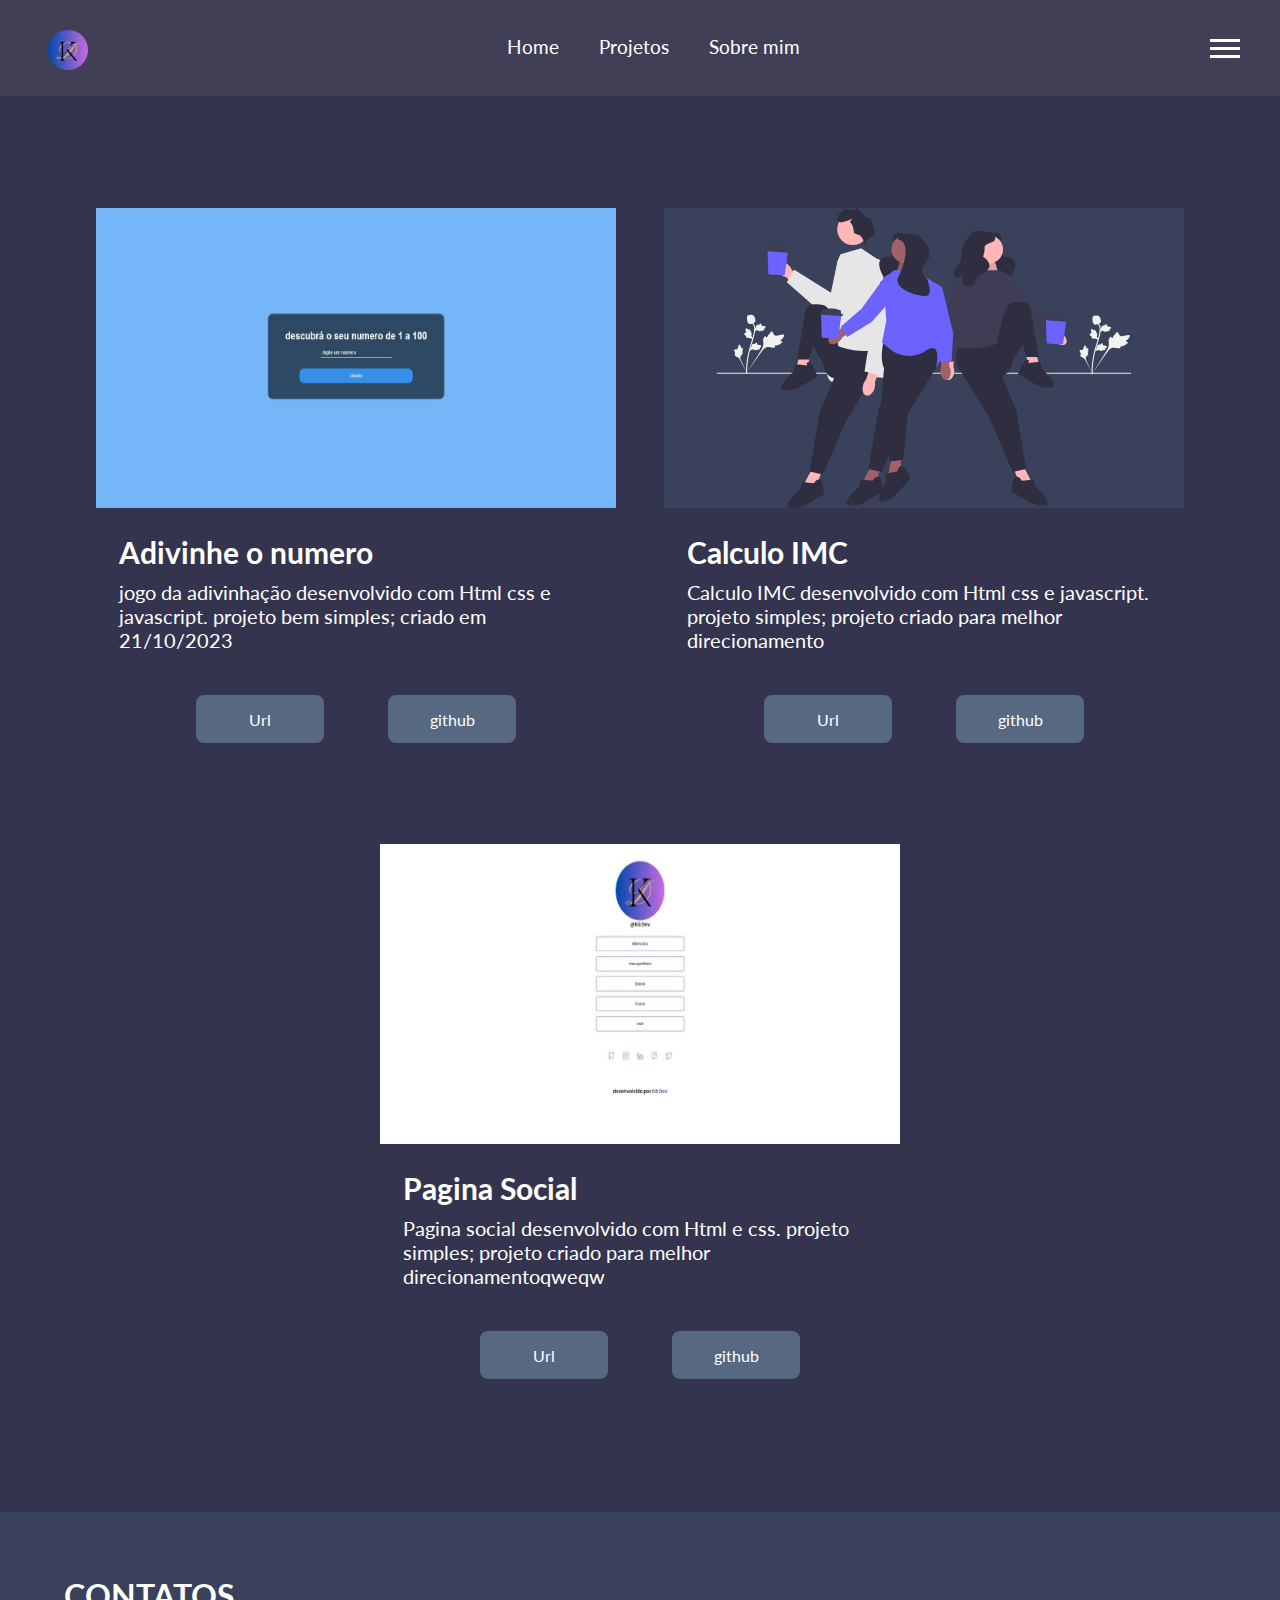
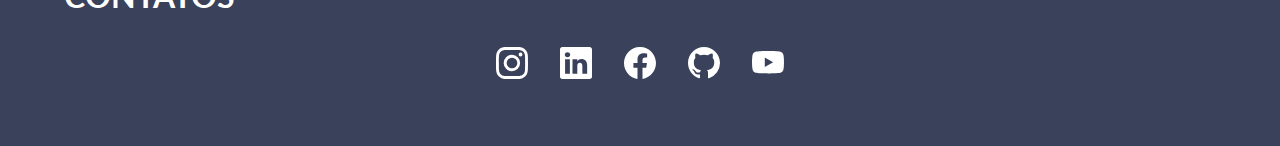
==== commit f75be819: "mudanças nos projetos" ====
--- a/project.html
+++ b/project.html
@@ -36,7 +36,10 @@
             projeto bem simples; criado em 21/10/2023
           </p>
       </div>
-      <a href="">url</a>
+      <div class="div-card">
+      <a class="botão-card" href="https://kadev0.github.io/Projeto-Adivinhe-o-numero/" target="_blank">Url</a>
+      <a class="botão-card" href="https://github.com/kaDev0/Projeto-Adivinhe-o-numero" target="_blank">github</a>
+    </div>
       </div>
   </div>
   <div class="card" data-anime="left">
@@ -47,6 +50,9 @@
             projeto simples; projeto criado para melhor direcionamento
           </p>
           </div>
+          <div class="div-card">
+            <a class="botão-card" href="">Url</a>  <a class="botão-card" href="">github</a>
+          </div>
       </div>
   <div class="card" data-anime="left">
       <img src="./imagens/Imagem.jpg" alt="">
@@ -54,8 +60,13 @@
           <h1>Pagina Social</h1>
           <p>
             Pagina social desenvolvido com Html e css.
-            projeto simples; projeto criado para melhor direcionamento
+            projeto simples; projeto criado para melhor
+             direcionamentoqweqw
           </p>
+      </div>
+      <div class="div-card">
+        <a class="botão-card" href="https://kadev0.github.io/pagina_social/" target="_blank">Url</a> 
+        <a class="botão-card" href="https://github.com/kaDev0/pagina_social" target="_blank">github</a>
       </div>
   </div>
 </div>
--- a/css/style.css
+++ b/css/style.css
@@ -478,7 +478,7 @@
     border-radius: 4rem;
     box-shadow: 0 0 25px var(--cyan1);
     height: 500px;
-    width: 590px;
+    width: 600px;
 }
 
 .background1:hover{
@@ -487,7 +487,7 @@
 
 .section-b{
     margin: 0 1rem .8rem;
-    height: 600px;
+    height: 599px;
     border-radius: 4rem;
     box-shadow: 0 0 25px var(--cyan1);
 }
@@ -500,7 +500,7 @@
 .background{
     background-color: var(--dark1);
     border-radius: 4rem;
-    width:760px;
+    width:759px;
     box-shadow: 0 0 25px var(--cyan1);
     height: 600px;
 }
@@ -555,6 +555,7 @@
     justify-content: center;
     align-items: center;
     margin: 0 2rem 0 2rem;
+    font-size: 18px;
 }
 
 .text-perfil {
@@ -562,6 +563,10 @@
     margin: 3rem;
     align-items: center;
     gap: 4rem;
+}
+
+.text-perfil p{
+    font-size: 18px;
 }
 
 .text-perfil-one{
@@ -578,6 +583,10 @@
   padding-bottom: 10px; 
   margin-bottom: 5px;
     margin-top: 2rem;
+}
+
+.text-perfil-one p{
+    font-size: 20px;
 }
 
 .text-perfil-one p{
@@ -732,7 +741,7 @@
    justify-content: center;
    flex-wrap: wrap;
    gap: 3rem;
-   margin: 5rem 0 5rem;
+   margin: 5rem 0 7rem;
 }
 
 .text-card{
@@ -745,26 +754,24 @@
     margin-top: 3rem;
 }
 .card{
-    width: 320px;
-    height: 500px;
+    width: 520px;
+    height: 300px;
     background-color:var(--dark2);
-    border-radius: 1rem;
-    overflow: hidden;
     float: left;
-    margin: 0 0 2rem 0;
-    transition: transform 0.6s ease;
+    margin: 2rem 0 16rem 0;
+    transition: transform 0.6s ease-in-out;
+    
 }
 
 .card:hover{
     cursor: pointer;
-    transform: translateY(-20px);
+    transform: translateY(-10px);
     box-shadow: 0 0 50px var(--cyan1);
 }
 
 .card img{
     width: 100%;
-    height: 50%;
-    object-fit:cover;
+    height: 100%;
 }
 
 .card-content{
@@ -781,6 +788,31 @@
     font-size: 20px;
     color:var(--white);
     margin-bottom: 20px;
+}
+
+.div-card{ 
+    display: flex;
+    align-items: center;
+    justify-content: center;
+    gap: 4rem;
+   
+}
+
+.botão-card{
+    color: var(--white);
+    background-color: var(--dark3);
+    width: 8rem;
+    height: 3rem;
+    display: flex;
+    justify-content: center;
+    align-items: center;
+    border-radius: .5rem;
+    
+}
+
+.botão-card:hover{
+    box-shadow: 0 0 25px var(--cyan1);
+    color: var(--cyan1);
 }
 
 .card-button{
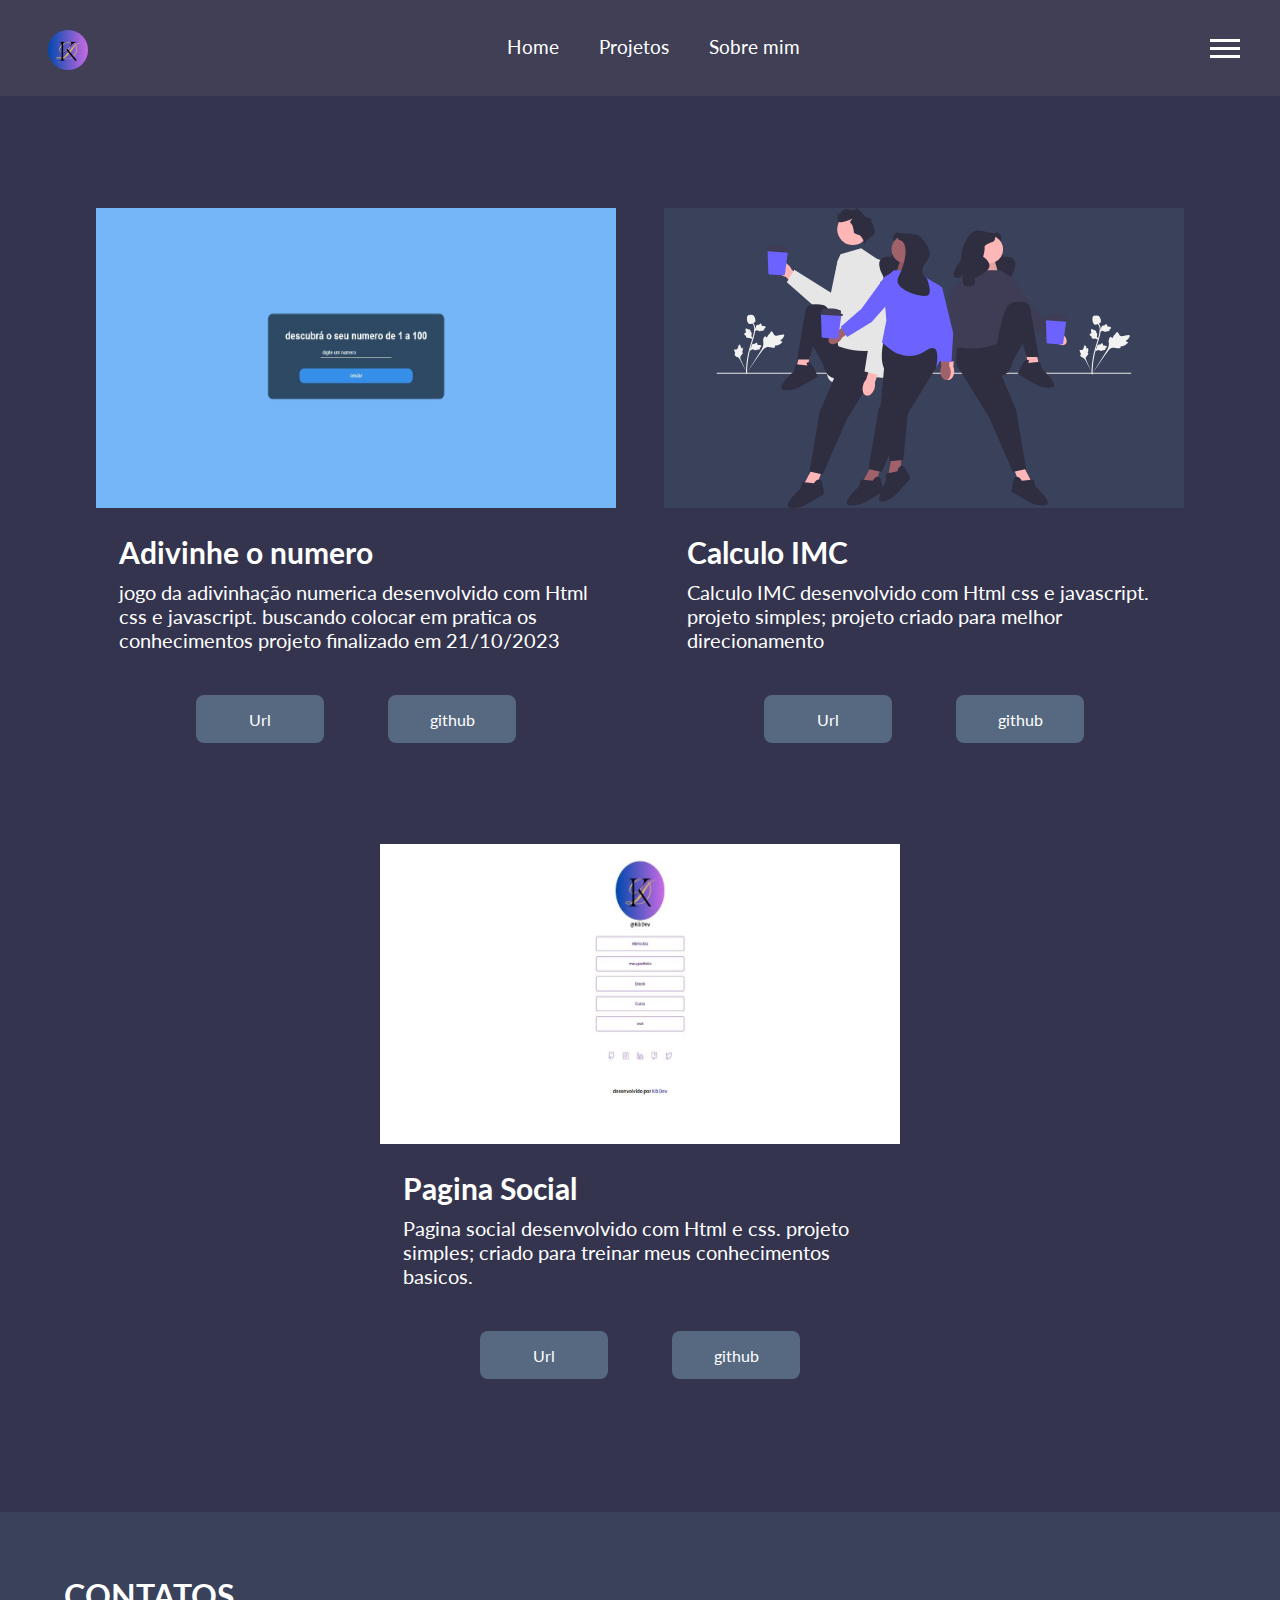
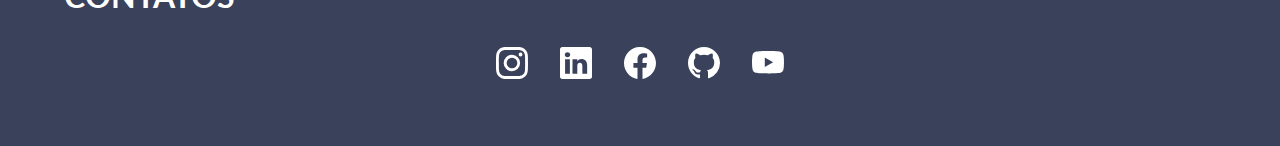
==== commit 0a2c168e: "inclementações" ====
--- a/project.html
+++ b/project.html
@@ -32,8 +32,10 @@
       <img src="./imagens/jogo da adivinhação.jpg" alt="">
       <div class="card-content">
           <h1>Adivinhe o numero</h1>
-          <p> jogo da adivinhação desenvolvido com Html css e javascript.
-            projeto bem simples; criado em 21/10/2023
+          <p> jogo da adivinhação numerica 
+            desenvolvido com Html css e javascript. buscando colocar em pratica
+            os conhecimentos 
+            projeto finalizado em 21/10/2023
           </p>
       </div>
       <div class="div-card">
@@ -60,8 +62,8 @@
           <h1>Pagina Social</h1>
           <p>
             Pagina social desenvolvido com Html e css.
-            projeto simples; projeto criado para melhor
-             direcionamentoqweqw
+            projeto simples; criado para treinar meus conhecimentos
+            basicos.
           </p>
       </div>
       <div class="div-card">
--- a/css/style.css
+++ b/css/style.css
@@ -871,6 +871,10 @@
        display: flex;
        justify-content: center;
     }
+
+    .card{
+       margin: 0 2rem 19rem 2rem;
+    }
 }
 
 
@@ -888,12 +892,28 @@
 
 @media (max-width:750px){
     .perfil{
-        display: flex;
+        display:flex;
         flex-direction: column-reverse;
         align-items: center;
         
         justify-content: center;
     }
+}
+
+    @media (max-width:750px){
+        .background{
+            display:none;
+        }
+
+        .img-de-perfil{
+            margin: 0 3rem 0 0;   
+        }
+
+        .img-de-perfil h1{
+            margin: 1rem 0 1.5rem 3rem;
+        }
+
+
     
     .text-perfil{
         text-align: center;
